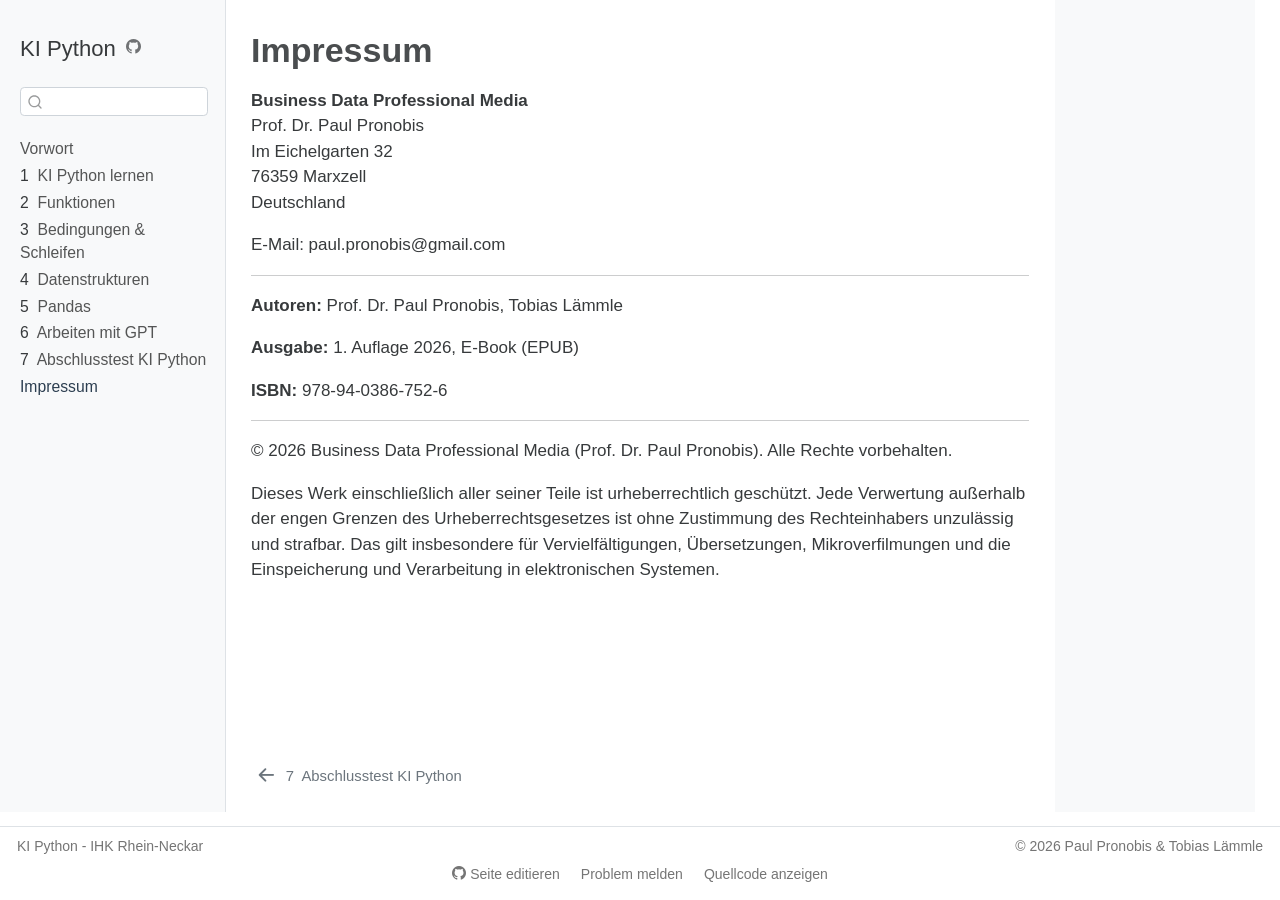
==== docs/impressum.html @ d3139a3b "Initial commit: KI Python eBook für GitHub Pages - Quarto Book mit 7 Kapiteln + Vorwort + Impressum " ====
<!DOCTYPE html>
<html xmlns="http://www.w3.org/1999/xhtml" lang="de" xml:lang="de"><head>

<meta charset="utf-8">
<meta name="generator" content="quarto-1.3.450">

<meta name="viewport" content="width=device-width, initial-scale=1.0, user-scalable=yes">


<title>KI Python - Impressum</title>
<style>
code{white-space: pre-wrap;}
span.smallcaps{font-variant: small-caps;}
div.columns{display: flex; gap: min(4vw, 1.5em);}
div.column{flex: auto; overflow-x: auto;}
div.hanging-indent{margin-left: 1.5em; text-indent: -1.5em;}
ul.task-list{list-style: none;}
ul.task-list li input[type="checkbox"] {
  width: 0.8em;
  margin: 0 0.8em 0.2em -1em; /* quarto-specific, see https://github.com/quarto-dev/quarto-cli/issues/4556 */ 
  vertical-align: middle;
}
</style>


<script src="site_libs/quarto-nav/quarto-nav.js"></script>
<script src="site_libs/quarto-nav/headroom.min.js"></script>
<script src="site_libs/clipboard/clipboard.min.js"></script>
<script src="site_libs/quarto-search/autocomplete.umd.js"></script>
<script src="site_libs/quarto-search/fuse.min.js"></script>
<script src="site_libs/quarto-search/quarto-search.js"></script>
<meta name="quarto:offset" content="./">
<link href="./Kapitel 7.html" rel="prev">
<link href="./favicon.png" rel="icon" type="image/png">
<script src="site_libs/quarto-html/quarto.js"></script>
<script src="site_libs/quarto-html/popper.min.js"></script>
<script src="site_libs/quarto-html/tippy.umd.min.js"></script>
<script src="site_libs/quarto-html/anchor.min.js"></script>
<link href="site_libs/quarto-html/tippy.css" rel="stylesheet">
<link href="site_libs/quarto-html/quarto-syntax-highlighting.css" rel="stylesheet" id="quarto-text-highlighting-styles">
<script src="site_libs/bootstrap/bootstrap.min.js"></script>
<link href="site_libs/bootstrap/bootstrap-icons.css" rel="stylesheet">
<link href="site_libs/bootstrap/bootstrap.min.css" rel="stylesheet" id="quarto-bootstrap" data-mode="light">
<script id="quarto-search-options" type="application/json">{
  "location": "sidebar",
  "copy-button": false,
  "collapse-after": 3,
  "panel-placement": "start",
  "type": "textbox",
  "limit": 20,
  "language": {
    "search-no-results-text": "Keine Treffer",
    "search-matching-documents-text": "Treffer",
    "search-copy-link-title": "Link in die Suche kopieren",
    "search-hide-matches-text": "Zusätzliche Treffer verbergen",
    "search-more-match-text": "weitere Treffer in diesem Dokument",
    "search-more-matches-text": "weitere Treffer in diesem Dokument",
    "search-clear-button-title": "Zurücksetzen",
    "search-detached-cancel-button-title": "Abbrechen",
    "search-submit-button-title": "Abschicken",
    "search-label": "Suchen"
  }
}</script>


</head>

<body class="nav-sidebar docked">

<div id="quarto-search-results"></div>
  <header id="quarto-header" class="headroom fixed-top">
  <nav class="quarto-secondary-nav">
    <div class="container-fluid d-flex">
      <button type="button" class="quarto-btn-toggle btn" data-bs-toggle="collapse" data-bs-target="#quarto-sidebar,#quarto-sidebar-glass" aria-controls="quarto-sidebar" aria-expanded="false" aria-label="Seitenleiste umschalten" onclick="if (window.quartoToggleHeadroom) { window.quartoToggleHeadroom(); }">
        <i class="bi bi-layout-text-sidebar-reverse"></i>
      </button>
      <nav class="quarto-page-breadcrumbs" aria-label="breadcrumb"><ol class="breadcrumb"><li class="breadcrumb-item"><a href="./impressum.html">Impressum</a></li></ol></nav>
      <a class="flex-grow-1" role="button" data-bs-toggle="collapse" data-bs-target="#quarto-sidebar,#quarto-sidebar-glass" aria-controls="quarto-sidebar" aria-expanded="false" aria-label="Seitenleiste umschalten" onclick="if (window.quartoToggleHeadroom) { window.quartoToggleHeadroom(); }">      
      </a>
      <button type="button" class="btn quarto-search-button" aria-label="" onclick="window.quartoOpenSearch();">
        <i class="bi bi-search"></i>
      </button>
    </div>
  </nav>
</header>
<!-- content -->
<div id="quarto-content" class="quarto-container page-columns page-rows-contents page-layout-article">
<!-- sidebar -->
  <nav id="quarto-sidebar" class="sidebar collapse collapse-horizontal sidebar-navigation docked overflow-auto">
    <div class="pt-lg-2 mt-2 text-left sidebar-header">
    <div class="sidebar-title mb-0 py-0">
      <a href="./">KI Python</a> 
        <div class="sidebar-tools-main">
    <a href="https://github.com/ppronobis/ki-python" rel="" title="Source Code" class="quarto-navigation-tool px-1" aria-label="Source Code"><i class="bi bi-github"></i></a>
</div>
    </div>
      </div>
        <div class="mt-2 flex-shrink-0 align-items-center">
        <div class="sidebar-search">
        <div id="quarto-search" class="" title="Suchen"></div>
        </div>
        </div>
    <div class="sidebar-menu-container"> 
    <ul class="list-unstyled mt-1">
        <li class="sidebar-item">
  <div class="sidebar-item-container"> 
  <a href="./index.html" class="sidebar-item-text sidebar-link">
 <span class="menu-text">Vorwort</span></a>
  </div>
</li>
        <li class="sidebar-item">
  <div class="sidebar-item-container"> 
  <a href="./Kapitel 1.html" class="sidebar-item-text sidebar-link">
 <span class="menu-text"><span class="chapter-number">1</span>&nbsp; <span class="chapter-title">KI Python lernen</span></span></a>
  </div>
</li>
        <li class="sidebar-item">
  <div class="sidebar-item-container"> 
  <a href="./Kapitel 2.html" class="sidebar-item-text sidebar-link">
 <span class="menu-text"><span class="chapter-number">2</span>&nbsp; <span class="chapter-title">Funktionen</span></span></a>
  </div>
</li>
        <li class="sidebar-item">
  <div class="sidebar-item-container"> 
  <a href="./Kapitel 3.html" class="sidebar-item-text sidebar-link">
 <span class="menu-text"><span class="chapter-number">3</span>&nbsp; <span class="chapter-title">Bedingungen &amp; Schleifen</span></span></a>
  </div>
</li>
        <li class="sidebar-item">
  <div class="sidebar-item-container"> 
  <a href="./Kapitel 4.html" class="sidebar-item-text sidebar-link">
 <span class="menu-text"><span class="chapter-number">4</span>&nbsp; <span class="chapter-title">Datenstrukturen</span></span></a>
  </div>
</li>
        <li class="sidebar-item">
  <div class="sidebar-item-container"> 
  <a href="./Kapitel 5.html" class="sidebar-item-text sidebar-link">
 <span class="menu-text"><span class="chapter-number">5</span>&nbsp; <span class="chapter-title">Pandas</span></span></a>
  </div>
</li>
        <li class="sidebar-item">
  <div class="sidebar-item-container"> 
  <a href="./Kapitel 6.html" class="sidebar-item-text sidebar-link">
 <span class="menu-text"><span class="chapter-number">6</span>&nbsp; <span class="chapter-title">Arbeiten mit GPT</span></span></a>
  </div>
</li>
        <li class="sidebar-item">
  <div class="sidebar-item-container"> 
  <a href="./Kapitel 7.html" class="sidebar-item-text sidebar-link">
 <span class="menu-text"><span class="chapter-number">7</span>&nbsp; <span class="chapter-title">Abschlusstest KI Python</span></span></a>
  </div>
</li>
        <li class="sidebar-item">
  <div class="sidebar-item-container"> 
  <a href="./impressum.html" class="sidebar-item-text sidebar-link active">
 <span class="menu-text">Impressum</span></a>
  </div>
</li>
    </ul>
    </div>
</nav>
<div id="quarto-sidebar-glass" data-bs-toggle="collapse" data-bs-target="#quarto-sidebar,#quarto-sidebar-glass"></div>
<!-- margin-sidebar -->
    <div id="quarto-margin-sidebar" class="sidebar margin-sidebar">
        
    </div>
<!-- main -->
<main class="content" id="quarto-document-content">

<header id="title-block-header" class="quarto-title-block default">
<div class="quarto-title">
<h1 class="title">Impressum</h1>
</div>



<div class="quarto-title-meta">

    
  
    
  </div>
  

</header>

<p><strong>Business Data Professional Media</strong><br>
Prof.&nbsp;Dr.&nbsp;Paul Pronobis<br>
Im Eichelgarten 32<br>
76359 Marxzell<br>
Deutschland</p>
<p>E-Mail: paul.pronobis@gmail.com</p>
<hr>
<p><strong>Autoren:</strong> Prof.&nbsp;Dr.&nbsp;Paul Pronobis, Tobias Lämmle</p>
<p><strong>Ausgabe:</strong> 1. Auflage 2026, E-Book (EPUB)</p>
<p><strong>ISBN:</strong> 978-94-0386-752-6</p>
<hr>
<p>© 2026 Business Data Professional Media (Prof.&nbsp;Dr.&nbsp;Paul Pronobis). Alle Rechte vorbehalten.</p>
<p>Dieses Werk einschließlich aller seiner Teile ist urheberrechtlich geschützt. Jede Verwertung außerhalb der engen Grenzen des Urheberrechtsgesetzes ist ohne Zustimmung des Rechteinhabers unzulässig und strafbar. Das gilt insbesondere für Vervielfältigungen, Übersetzungen, Mikroverfilmungen und die Einspeicherung und Verarbeitung in elektronischen Systemen.</p>



</main> <!-- /main -->
<script id="quarto-html-after-body" type="application/javascript">
window.document.addEventListener("DOMContentLoaded", function (event) {
  const toggleBodyColorMode = (bsSheetEl) => {
    const mode = bsSheetEl.getAttribute("data-mode");
    const bodyEl = window.document.querySelector("body");
    if (mode === "dark") {
      bodyEl.classList.add("quarto-dark");
      bodyEl.classList.remove("quarto-light");
    } else {
      bodyEl.classList.add("quarto-light");
      bodyEl.classList.remove("quarto-dark");
    }
  }
  const toggleBodyColorPrimary = () => {
    const bsSheetEl = window.document.querySelector("link#quarto-bootstrap");
    if (bsSheetEl) {
      toggleBodyColorMode(bsSheetEl);
    }
  }
  toggleBodyColorPrimary();  
  const icon = "";
  const anchorJS = new window.AnchorJS();
  anchorJS.options = {
    placement: 'right',
    icon: icon
  };
  anchorJS.add('.anchored');
  const isCodeAnnotation = (el) => {
    for (const clz of el.classList) {
      if (clz.startsWith('code-annotation-')) {                     
        return true;
      }
    }
    return false;
  }
  const clipboard = new window.ClipboardJS('.code-copy-button', {
    text: function(trigger) {
      const codeEl = trigger.previousElementSibling.cloneNode(true);
      for (const childEl of codeEl.children) {
        if (isCodeAnnotation(childEl)) {
          childEl.remove();
        }
      }
      return codeEl.innerText;
    }
  });
  clipboard.on('success', function(e) {
    // button target
    const button = e.trigger;
    // don't keep focus
    button.blur();
    // flash "checked"
    button.classList.add('code-copy-button-checked');
    var currentTitle = button.getAttribute("title");
    button.setAttribute("title", "Kopiert");
    let tooltip;
    if (window.bootstrap) {
      button.setAttribute("data-bs-toggle", "tooltip");
      button.setAttribute("data-bs-placement", "left");
      button.setAttribute("data-bs-title", "Kopiert");
      tooltip = new bootstrap.Tooltip(button, 
        { trigger: "manual", 
          customClass: "code-copy-button-tooltip",
          offset: [0, -8]});
      tooltip.show();    
    }
    setTimeout(function() {
      if (tooltip) {
        tooltip.hide();
        button.removeAttribute("data-bs-title");
        button.removeAttribute("data-bs-toggle");
        button.removeAttribute("data-bs-placement");
      }
      button.setAttribute("title", currentTitle);
      button.classList.remove('code-copy-button-checked');
    }, 1000);
    // clear code selection
    e.clearSelection();
  });
  function tippyHover(el, contentFn) {
    const config = {
      allowHTML: true,
      content: contentFn,
      maxWidth: 500,
      delay: 100,
      arrow: false,
      appendTo: function(el) {
          return el.parentElement;
      },
      interactive: true,
      interactiveBorder: 10,
      theme: 'quarto',
      placement: 'bottom-start'
    };
    window.tippy(el, config); 
  }
  const noterefs = window.document.querySelectorAll('a[role="doc-noteref"]');
  for (var i=0; i<noterefs.length; i++) {
    const ref = noterefs[i];
    tippyHover(ref, function() {
      // use id or data attribute instead here
      let href = ref.getAttribute('data-footnote-href') || ref.getAttribute('href');
      try { href = new URL(href).hash; } catch {}
      const id = href.replace(/^#\/?/, "");
      const note = window.document.getElementById(id);
      return note.innerHTML;
    });
  }
      let selectedAnnoteEl;
      const selectorForAnnotation = ( cell, annotation) => {
        let cellAttr = 'data-code-cell="' + cell + '"';
        let lineAttr = 'data-code-annotation="' +  annotation + '"';
        const selector = 'span[' + cellAttr + '][' + lineAttr + ']';
        return selector;
      }
      const selectCodeLines = (annoteEl) => {
        const doc = window.document;
        const targetCell = annoteEl.getAttribute("data-target-cell");
        const targetAnnotation = annoteEl.getAttribute("data-target-annotation");
        const annoteSpan = window.document.querySelector(selectorForAnnotation(targetCell, targetAnnotation));
        const lines = annoteSpan.getAttribute("data-code-lines").split(",");
        const lineIds = lines.map((line) => {
          return targetCell + "-" + line;
        })
        let top = null;
        let height = null;
        let parent = null;
        if (lineIds.length > 0) {
            //compute the position of the single el (top and bottom and make a div)
            const el = window.document.getElementById(lineIds[0]);
            top = el.offsetTop;
            height = el.offsetHeight;
            parent = el.parentElement.parentElement;
          if (lineIds.length > 1) {
            const lastEl = window.document.getElementById(lineIds[lineIds.length - 1]);
            const bottom = lastEl.offsetTop + lastEl.offsetHeight;
            height = bottom - top;
          }
          if (top !== null && height !== null && parent !== null) {
            // cook up a div (if necessary) and position it 
            let div = window.document.getElementById("code-annotation-line-highlight");
            if (div === null) {
              div = window.document.createElement("div");
              div.setAttribute("id", "code-annotation-line-highlight");
              div.style.position = 'absolute';
              parent.appendChild(div);
            }
            div.style.top = top - 2 + "px";
            div.style.height = height + 4 + "px";
            let gutterDiv = window.document.getElementById("code-annotation-line-highlight-gutter");
            if (gutterDiv === null) {
              gutterDiv = window.document.createElement("div");
              gutterDiv.setAttribute("id", "code-annotation-line-highlight-gutter");
              gutterDiv.style.position = 'absolute';
              const codeCell = window.document.getElementById(targetCell);
              const gutter = codeCell.querySelector('.code-annotation-gutter');
              gutter.appendChild(gutterDiv);
            }
            gutterDiv.style.top = top - 2 + "px";
            gutterDiv.style.height = height + 4 + "px";
          }
          selectedAnnoteEl = annoteEl;
        }
      };
      const unselectCodeLines = () => {
        const elementsIds = ["code-annotation-line-highlight", "code-annotation-line-highlight-gutter"];
        elementsIds.forEach((elId) => {
          const div = window.document.getElementById(elId);
          if (div) {
            div.remove();
          }
        });
        selectedAnnoteEl = undefined;
      };
      // Attach click handler to the DT
      const annoteDls = window.document.querySelectorAll('dt[data-target-cell]');
      for (const annoteDlNode of annoteDls) {
        annoteDlNode.addEventListener('click', (event) => {
          const clickedEl = event.target;
          if (clickedEl !== selectedAnnoteEl) {
            unselectCodeLines();
            const activeEl = window.document.querySelector('dt[data-target-cell].code-annotation-active');
            if (activeEl) {
              activeEl.classList.remove('code-annotation-active');
            }
            selectCodeLines(clickedEl);
            clickedEl.classList.add('code-annotation-active');
          } else {
            // Unselect the line
            unselectCodeLines();
            clickedEl.classList.remove('code-annotation-active');
          }
        });
      }
  const findCites = (el) => {
    const parentEl = el.parentElement;
    if (parentEl) {
      const cites = parentEl.dataset.cites;
      if (cites) {
        return {
          el,
          cites: cites.split(' ')
        };
      } else {
        return findCites(el.parentElement)
      }
    } else {
      return undefined;
    }
  };
  var bibliorefs = window.document.querySelectorAll('a[role="doc-biblioref"]');
  for (var i=0; i<bibliorefs.length; i++) {
    const ref = bibliorefs[i];
    const citeInfo = findCites(ref);
    if (citeInfo) {
      tippyHover(citeInfo.el, function() {
        var popup = window.document.createElement('div');
        citeInfo.cites.forEach(function(cite) {
          var citeDiv = window.document.createElement('div');
          citeDiv.classList.add('hanging-indent');
          citeDiv.classList.add('csl-entry');
          var biblioDiv = window.document.getElementById('ref-' + cite);
          if (biblioDiv) {
            citeDiv.innerHTML = biblioDiv.innerHTML;
          }
          popup.appendChild(citeDiv);
        });
        return popup.innerHTML;
      });
    }
  }
    var localhostRegex = new RegExp(/^(?:http|https):\/\/localhost\:?[0-9]*\//);
      var filterRegex = new RegExp('/' + window.location.host + '/');
    var isInternal = (href) => {
        return filterRegex.test(href) || localhostRegex.test(href);
    }
    // Inspect non-navigation links and adorn them if external
 	var links = window.document.querySelectorAll('a[href]:not(.nav-link):not(.navbar-brand):not(.toc-action):not(.sidebar-link):not(.sidebar-item-toggle):not(.pagination-link):not(.no-external):not([aria-hidden]):not(.dropdown-item)');
    for (var i=0; i<links.length; i++) {
      const link = links[i];
      if (!isInternal(link.href)) {
          // target, if specified
          link.setAttribute("target", "_blank");
      }
    }
});
</script>
<nav class="page-navigation">
  <div class="nav-page nav-page-previous">
      <a href="./Kapitel 7.html" class="pagination-link">
        <i class="bi bi-arrow-left-short"></i> <span class="nav-page-text"><span class="chapter-number">7</span>&nbsp; <span class="chapter-title">Abschlusstest KI Python</span></span>
      </a>          
  </div>
  <div class="nav-page nav-page-next">
  </div>
</nav>
</div> <!-- /content -->
<footer class="footer">
  <div class="nav-footer">
    <div class="nav-footer-left">KI Python - IHK Rhein-Neckar</div>   
    <div class="nav-footer-center">
      &nbsp;
    <div class="toc-actions"><div><i class="bi bi-github"></i></div><div class="action-links"><p><a href="https://github.com/ppronobis/ki-python/edit/main/impressum.qmd" class="toc-action">Seite editieren</a></p><p><a href="https://github.com/ppronobis/ki-python/issues/new" class="toc-action">Problem melden</a></p><p><a href="https://github.com/ppronobis/ki-python/blob/main/impressum.qmd" class="toc-action">Quellcode anzeigen</a></p></div></div></div>
    <div class="nav-footer-right">© 2026 Paul Pronobis &amp; Tobias Lämmle</div>
  </div>
</footer>



</body></html>
---- docs/site_libs/quarto-html/tippy.css ----
.tippy-box[data-animation=fade][data-state=hidden]{opacity:0}[data-tippy-root]{max-width:calc(100vw - 10px)}.tippy-box{position:relative;background-color:#333;color:#fff;border-radius:4px;font-size:14px;line-height:1.4;white-space:normal;outline:0;transition-property:transform,visibility,opacity}.tippy-box[data-placement^=top]>.tippy-arrow{bottom:0}.tippy-box[data-placement^=top]>.tippy-arrow:before{bottom:-7px;left:0;border-width:8px 8px 0;border-top-color:initial;transform-origin:center top}.tippy-box[data-placement^=bottom]>.tippy-arrow{top:0}.tippy-box[data-placement^=bottom]>.tippy-arrow:before{top:-7px;left:0;border-width:0 8px 8px;border-bottom-color:initial;transform-origin:center bottom}.tippy-box[data-placement^=left]>.tippy-arrow{right:0}.tippy-box[data-placement^=left]>.tippy-arrow:before{border-width:8px 0 8px 8px;border-left-color:initial;right:-7px;transform-origin:center left}.tippy-box[data-placement^=right]>.tippy-arrow{left:0}.tippy-box[data-placement^=right]>.tippy-arrow:before{left:-7px;border-width:8px 8px 8px 0;border-right-color:initial;transform-origin:center right}.tippy-box[data-inertia][data-state=visible]{transition-timing-function:cubic-bezier(.54,1.5,.38,1.11)}.tippy-arrow{width:16px;height:16px;color:#333}.tippy-arrow:before{content:"";position:absolute;border-color:transparent;border-style:solid}.tippy-content{position:relative;padding:5px 9px;z-index:1}
---- docs/site_libs/quarto-html/quarto-syntax-highlighting.css ----
/* quarto syntax highlight colors */
:root {
  --quarto-hl-ot-color: #003B4F;
  --quarto-hl-at-color: #657422;
  --quarto-hl-ss-color: #20794D;
  --quarto-hl-an-color: #5E5E5E;
  --quarto-hl-fu-color: #4758AB;
  --quarto-hl-st-color: #20794D;
  --quarto-hl-cf-color: #003B4F;
  --quarto-hl-op-color: #5E5E5E;
  --quarto-hl-er-color: #AD0000;
  --quarto-hl-bn-color: #AD0000;
  --quarto-hl-al-color: #AD0000;
  --quarto-hl-va-color: #111111;
  --quarto-hl-bu-color: inherit;
  --quarto-hl-ex-color: inherit;
  --quarto-hl-pp-color: #AD0000;
  --quarto-hl-in-color: #5E5E5E;
  --quarto-hl-vs-color: #20794D;
  --quarto-hl-wa-color: #5E5E5E;
  --quarto-hl-do-color: #5E5E5E;
  --quarto-hl-im-color: #00769E;
  --quarto-hl-ch-color: #20794D;
  --quarto-hl-dt-color: #AD0000;
  --quarto-hl-fl-color: #AD0000;
  --quarto-hl-co-color: #5E5E5E;
  --quarto-hl-cv-color: #5E5E5E;
  --quarto-hl-cn-color: #8f5902;
  --quarto-hl-sc-color: #5E5E5E;
  --quarto-hl-dv-color: #AD0000;
  --quarto-hl-kw-color: #003B4F;
}

/* other quarto variables */
:root {
  --quarto-font-monospace: "Fira Code", "Courier New", monospace;
}

pre > code.sourceCode > span {
  color: #003B4F;
}

code span {
  color: #003B4F;
}

code.sourceCode > span {
  color: #003B4F;
}

div.sourceCode,
div.sourceCode pre.sourceCode {
  color: #003B4F;
}

code span.ot {
  color: #003B4F;
  font-style: inherit;
}

code span.at {
  color: #657422;
  font-style: inherit;
}

code span.ss {
  color: #20794D;
  font-style: inherit;
}

code span.an {
  color: #5E5E5E;
  font-style: inherit;
}

code span.fu {
  color: #4758AB;
  font-style: inherit;
}

code span.st {
  color: #20794D;
  font-style: inherit;
}

code span.cf {
  color: #003B4F;
  font-style: inherit;
}

code span.op {
  color: #5E5E5E;
  font-style: inherit;
}

code span.er {
  color: #AD0000;
  font-style: inherit;
}

code span.bn {
  color: #AD0000;
  font-style: inherit;
}

code span.al {
  color: #AD0000;
  font-style: inherit;
}

code span.va {
  color: #111111;
  font-style: inherit;
}

code span.bu {
  font-style: inherit;
}

code span.ex {
  font-style: inherit;
}

code span.pp {
  color: #AD0000;
  font-style: inherit;
}

code span.in {
  color: #5E5E5E;
  font-style: inherit;
}

code span.vs {
  color: #20794D;
  font-style: inherit;
}

code span.wa {
  color: #5E5E5E;
  font-style: italic;
}

code span.do {
  color: #5E5E5E;
  font-style: italic;
}

code span.im {
  color: #00769E;
  font-style: inherit;
}

code span.ch {
  color: #20794D;
  font-style: inherit;
}

code span.dt {
  color: #AD0000;
  font-style: inherit;
}

code span.fl {
  color: #AD0000;
  font-style: inherit;
}

code span.co {
  color: #5E5E5E;
  font-style: inherit;
}

code span.cv {
  color: #5E5E5E;
  font-style: italic;
}

code span.cn {
  color: #8f5902;
  font-style: inherit;
}

code span.sc {
  color: #5E5E5E;
  font-style: inherit;
}

code span.dv {
  color: #AD0000;
  font-style: inherit;
}

code span.kw {
  color: #003B4F;
  font-style: inherit;
}

.prevent-inlining {
  content: "</";
}

/*# sourceMappingURL=debc5d5d77c3f9108843748ff7464032.css.map */
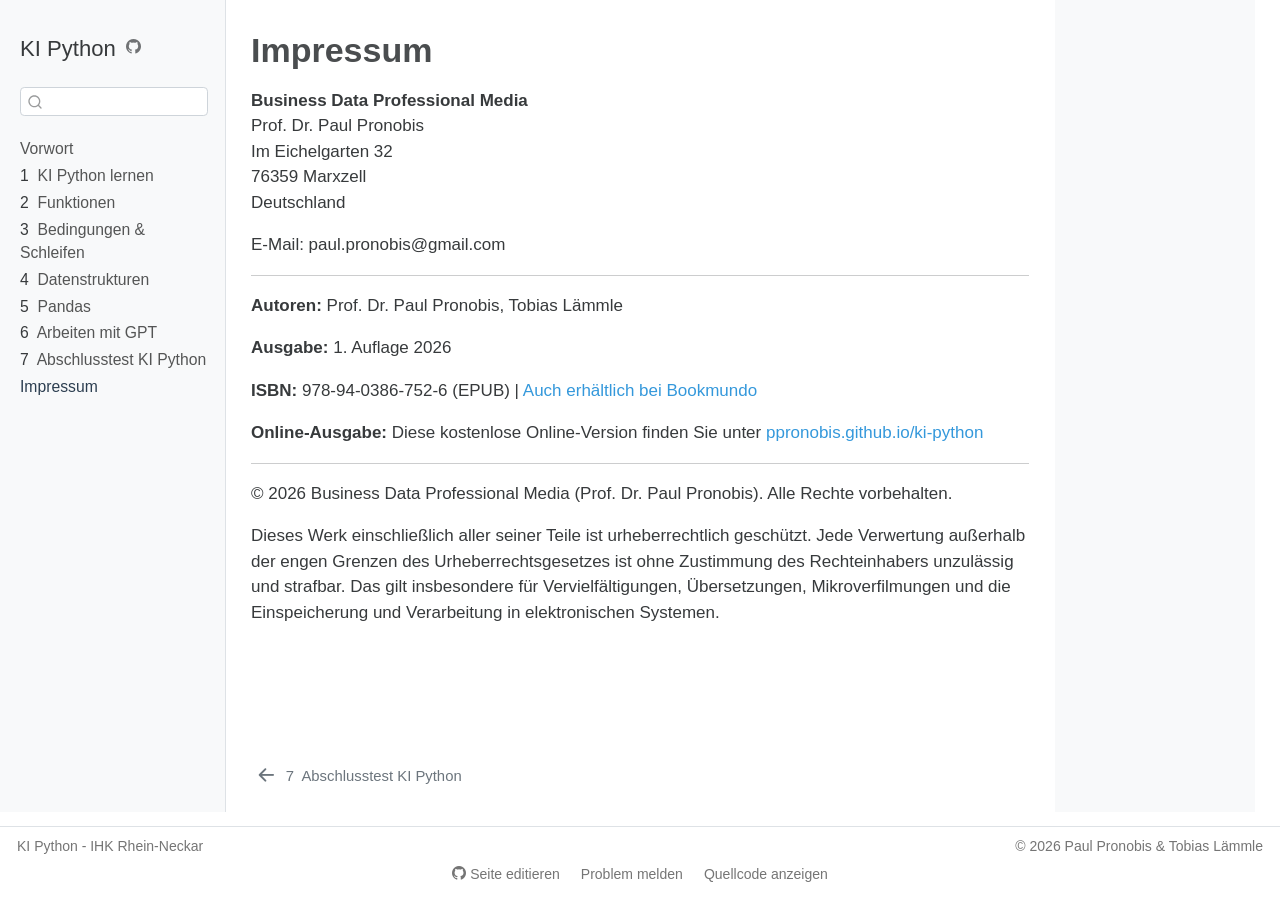
==== commit 06dd4dd4: "Add ISBN to index page and update impressum with online edition link" ====
--- a/docs/impressum.html
+++ b/docs/impressum.html
@@ -192,8 +192,9 @@
 <p>E-Mail: paul.pronobis@gmail.com</p>
 <hr>
 <p><strong>Autoren:</strong> Prof.&nbsp;Dr.&nbsp;Paul Pronobis, Tobias Lämmle</p>
-<p><strong>Ausgabe:</strong> 1. Auflage 2026, E-Book (EPUB)</p>
-<p><strong>ISBN:</strong> 978-94-0386-752-6</p>
+<p><strong>Ausgabe:</strong> 1. Auflage 2026</p>
+<p><strong>ISBN:</strong> 978-94-0386-752-6 (EPUB) | <a href="https://www.bookmundo.com/shop/ki-python-9789403867526">Auch erhältlich bei Bookmundo</a></p>
+<p><strong>Online-Ausgabe:</strong> Diese kostenlose Online-Version finden Sie unter <a href="https://ppronobis.github.io/ki-python/">ppronobis.github.io/ki-python</a></p>
 <hr>
 <p>© 2026 Business Data Professional Media (Prof.&nbsp;Dr.&nbsp;Paul Pronobis). Alle Rechte vorbehalten.</p>
 <p>Dieses Werk einschließlich aller seiner Teile ist urheberrechtlich geschützt. Jede Verwertung außerhalb der engen Grenzen des Urheberrechtsgesetzes ist ohne Zustimmung des Rechteinhabers unzulässig und strafbar. Das gilt insbesondere für Vervielfältigungen, Übersetzungen, Mikroverfilmungen und die Einspeicherung und Verarbeitung in elektronischen Systemen.</p>
